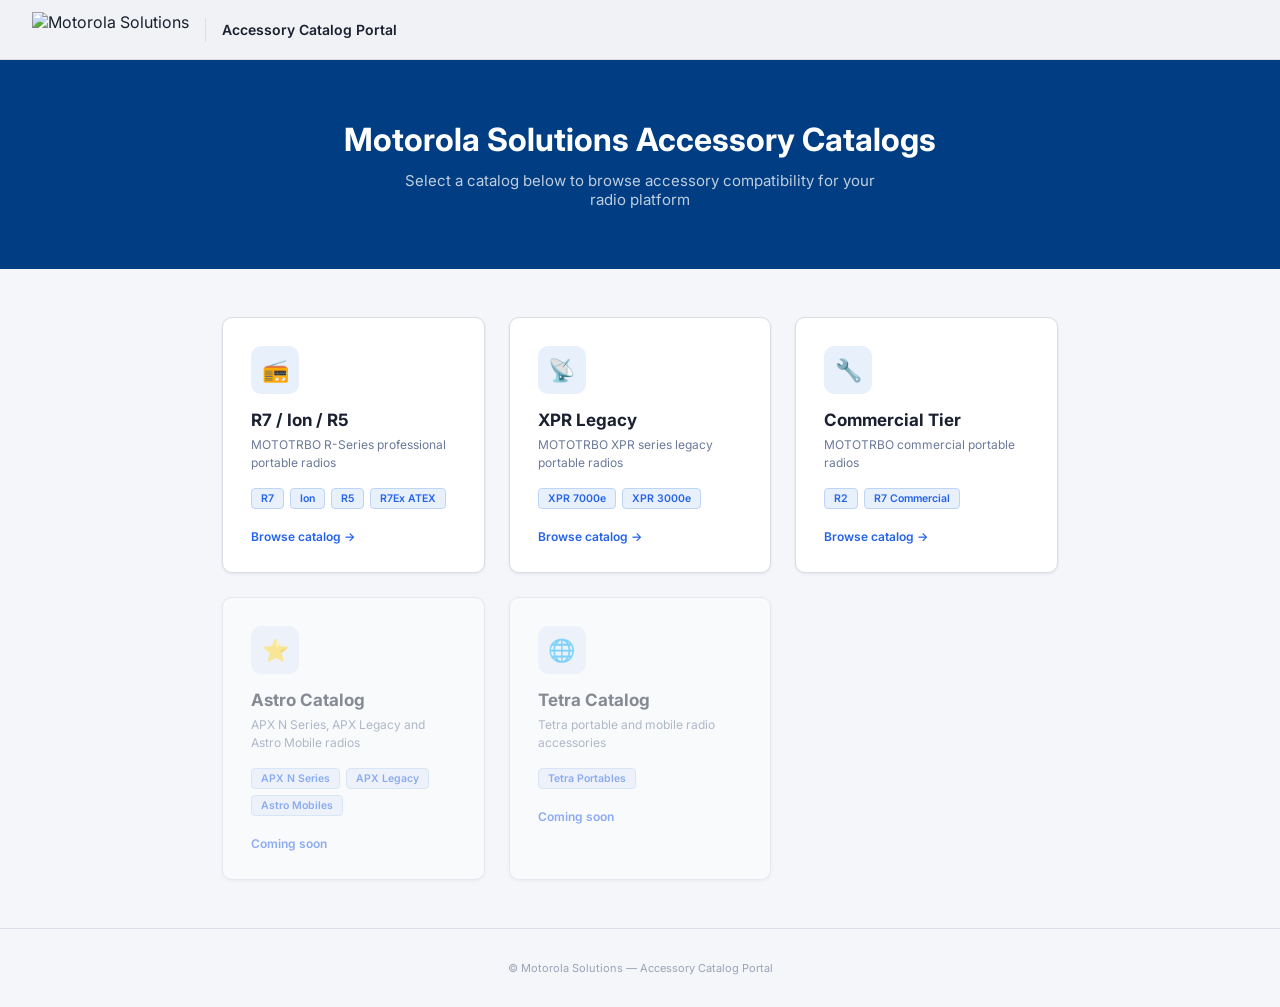
==== index.html @ 50f30489 "Add files via upload" ====
<!DOCTYPE html>
<html lang="en">
<head>
<meta charset="UTF-8">
<meta name="viewport" content="width=device-width, initial-scale=1.0">
<title>Motorola Solutions — Accessory Catalogs</title>
<link rel="preconnect" href="https://fonts.googleapis.com">
<link href="https://fonts.googleapis.com/css2?family=Inter:wght@400;500;600;700&display=swap" rel="stylesheet">
<style>
*, *::before, *::after { box-sizing: border-box; margin: 0; padding: 0; }

body {
  font-family: 'Inter', sans-serif;
  background: #f4f6f9;
  color: #1a2030;
  min-height: 100vh;
}

.topbar {
  background: #f0f2f5;
  border-bottom: 1px solid #d8dde6;
  padding: 0 32px;
  height: 60px;
  display: flex;
  align-items: center;
  gap: 16px;
}
.tb-logo { height: 36px; width: auto; }
.tb-sep { width: 1px; height: 24px; background: #d8dde6; }
.tb-title { font-size: 14px; font-weight: 600; color: #1a2030; }

.hero {
  background: #003d82;
  color: #fff;
  padding: 60px 32px;
  text-align: center;
}
.hero h1 { font-size: 32px; font-weight: 700; margin-bottom: 12px; }
.hero p { font-size: 15px; color: rgba(255,255,255,0.75); max-width: 500px; margin: 0 auto; }

.catalogs {
  max-width: 900px;
  margin: 48px auto;
  padding: 0 32px;
  display: grid;
  grid-template-columns: repeat(auto-fit, minmax(260px, 1fr));
  gap: 24px;
}

.catalog-card {
  background: #fff;
  border: 1px solid #d8dde6;
  border-radius: 10px;
  padding: 28px;
  box-shadow: 0 1px 3px rgba(0,0,0,0.08);
  transition: box-shadow 0.2s, transform 0.2s;
  text-decoration: none;
  color: inherit;
  display: block;
}
.catalog-card:hover {
  box-shadow: 0 4px 16px rgba(0,0,0,0.12);
  transform: translateY(-2px);
}
.card-icon {
  width: 48px; height: 48px;
  background: #e8f0fc;
  border-radius: 10px;
  display: flex; align-items: center; justify-content: center;
  font-size: 22px;
  margin-bottom: 16px;
}
.card-title {
  font-size: 17px;
  font-weight: 700;
  color: #1a2030;
  margin-bottom: 6px;
}
.card-sub {
  font-size: 12px;
  color: #6b7a99;
  margin-bottom: 16px;
  line-height: 1.5;
}
.card-pages {
  display: flex;
  flex-wrap: wrap;
  gap: 6px;
}
.card-page {
  font-size: 10.5px;
  font-weight: 600;
  padding: 3px 9px;
  border-radius: 4px;
  background: #e8f0fc;
  color: #2563eb;
  border: 1px solid #bdd5f7;
}
.card-arrow {
  margin-top: 20px;
  font-size: 12px;
  font-weight: 600;
  color: #2563eb;
}

.coming-soon { opacity: 0.5; cursor: not-allowed; pointer-events: none; }

.footer {
  text-align: center;
  padding: 32px;
  font-size: 11px;
  color: #9aa3b8;
  border-top: 1px solid #d8dde6;
  margin-top: 48px;
}
</style>
</head>
<body>

<div class="topbar">
  <img class="tb-logo" src="Shared/motorola-solutions-logo.png" alt="Motorola Solutions">
  <div class="tb-sep"></div>
  <span class="tb-title">Accessory Catalog Portal</span>
</div>

<div class="hero">
  <h1>Motorola Solutions Accessory Catalogs</h1>
  <p>Select a catalog below to browse accessory compatibility for your radio platform</p>
</div>

<div class="catalogs">

  <a class="catalog-card" href="PCR/r7.html">
    <div class="card-icon">📻</div>
    <div class="card-title">R7 / Ion / R5</div>
    <div class="card-sub">MOTOTRBO R-Series professional portable radios</div>
    <div class="card-pages">
      <span class="card-page">R7</span>
      <span class="card-page">Ion</span>
      <span class="card-page">R5</span>
      <span class="card-page">R7Ex ATEX</span>
    </div>
    <div class="card-arrow">Browse catalog →</div>
  </a>

  <a class="catalog-card" href="PCR/xpr-legacy.html">
    <div class="card-icon">📡</div>
    <div class="card-title">XPR Legacy</div>
    <div class="card-sub">MOTOTRBO XPR series legacy portable radios</div>
    <div class="card-pages">
      <span class="card-page">XPR 7000e</span>
      <span class="card-page">XPR 3000e</span>
    </div>
    <div class="card-arrow">Browse catalog →</div>
  </a>

  <a class="catalog-card" href="PCR/commercial-tier.html">
    <div class="card-icon">🔧</div>
    <div class="card-title">Commercial Tier</div>
    <div class="card-sub">MOTOTRBO commercial portable radios</div>
    <div class="card-pages">
      <span class="card-page">R2</span>
      <span class="card-page">R7 Commercial</span>
    </div>
    <div class="card-arrow">Browse catalog →</div>
  </a>

  <div class="catalog-card coming-soon">
    <div class="card-icon">⭐</div>
    <div class="card-title">Astro Catalog</div>
    <div class="card-sub">APX N Series, APX Legacy and Astro Mobile radios</div>
    <div class="card-pages">
      <span class="card-page">APX N Series</span>
      <span class="card-page">APX Legacy</span>
      <span class="card-page">Astro Mobiles</span>
    </div>
    <div class="card-arrow">Coming soon</div>
  </div>

  <div class="catalog-card coming-soon">
    <div class="card-icon">🌐</div>
    <div class="card-title">Tetra Catalog</div>
    <div class="card-sub">Tetra portable and mobile radio accessories</div>
    <div class="card-pages">
      <span class="card-page">Tetra Portables</span>
    </div>
    <div class="card-arrow">Coming soon</div>
  </div>

</div>

<div class="footer">
  © Motorola Solutions — Accessory Catalog Portal
</div>

</body>
</html>
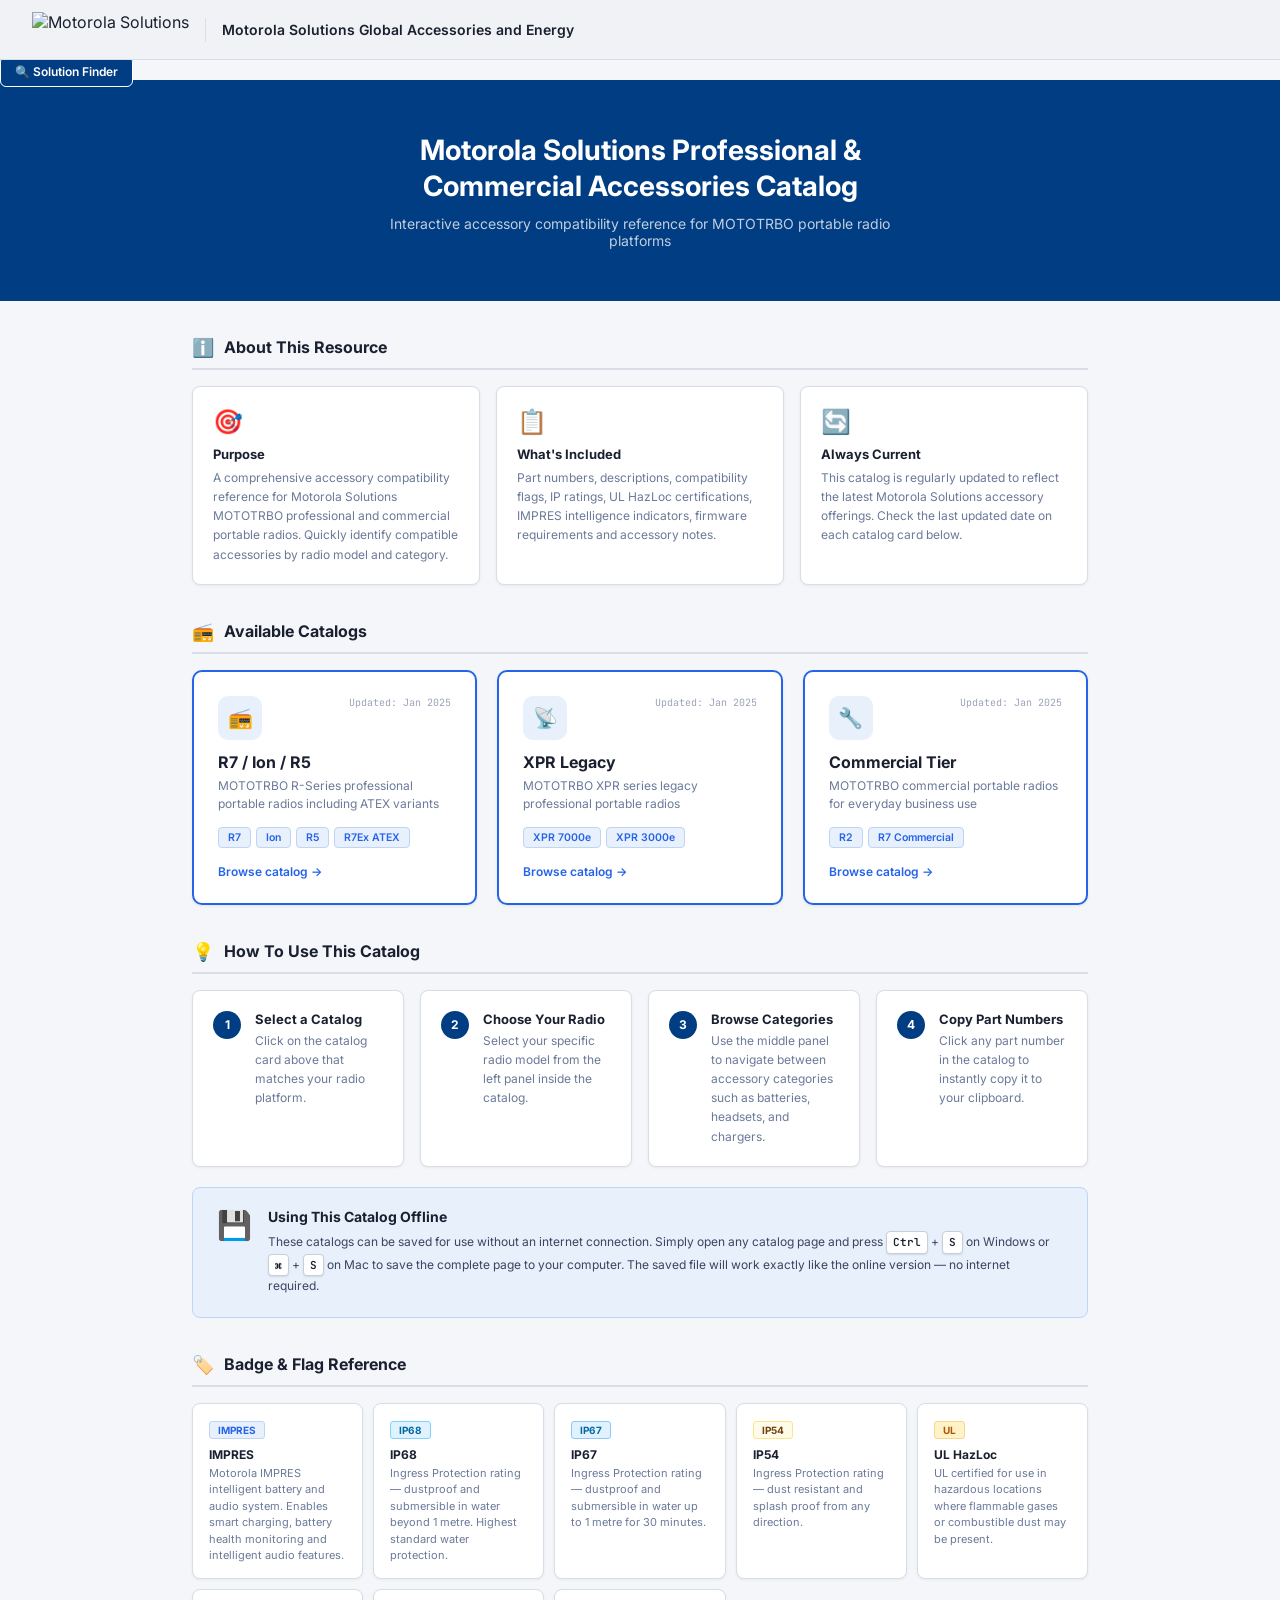
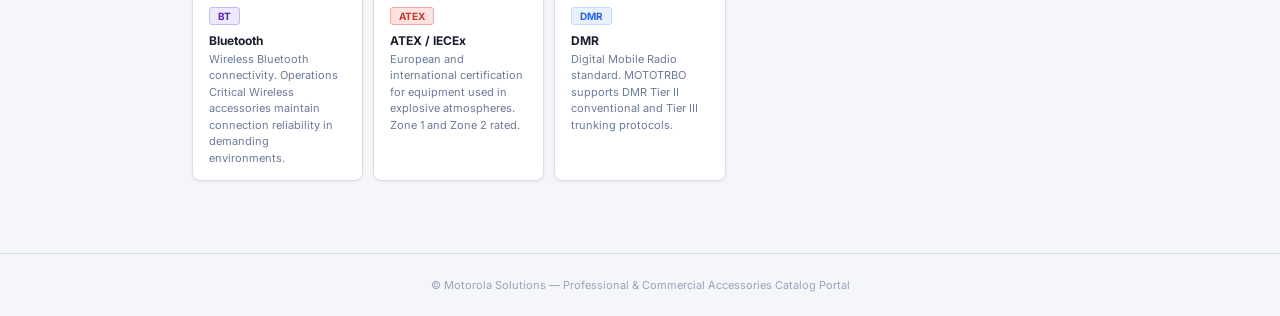
==== commit ba5c6d7a: "Add files via upload" ====
--- a/index.html
+++ b/index.html
@@ -3,9 +3,9 @@
 <head>
 <meta charset="UTF-8">
 <meta name="viewport" content="width=device-width, initial-scale=1.0">
-<title>Motorola Solutions — Accessory Catalogs</title>
+<title>Motorola Solutions — Professional & Commercial Accessories Catalog</title>
 <link rel="preconnect" href="https://fonts.googleapis.com">
-<link href="https://fonts.googleapis.com/css2?family=Inter:wght@400;500;600;700&display=swap" rel="stylesheet">
+<link href="https://fonts.googleapis.com/css2?family=Inter:wght@400;500;600;700&family=JetBrains+Mono:wght@400;600&display=swap" rel="stylesheet">
 <style>
 *, *::before, *::after { box-sizing: border-box; margin: 0; padding: 0; }
 
@@ -16,6 +16,7 @@
   min-height: 100vh;
 }
 
+/* ── TOPBAR ── */
 .topbar {
   background: #f0f2f5;
   border-bottom: 1px solid #d8dde6;
@@ -24,34 +25,63 @@
   display: flex;
   align-items: center;
   gap: 16px;
+  position: sticky; top: 0; z-index: 100;
 }
 .tb-logo { height: 36px; width: auto; }
 .tb-sep { width: 1px; height: 24px; background: #d8dde6; }
 .tb-title { font-size: 14px; font-weight: 600; color: #1a2030; }
 
+/* ── HERO ── */
 .hero {
   background: #003d82;
   color: #fff;
-  padding: 60px 32px;
+  padding: 52px 32px;
   text-align: center;
 }
-.hero h1 { font-size: 32px; font-weight: 700; margin-bottom: 12px; }
-.hero p { font-size: 15px; color: rgba(255,255,255,0.75); max-width: 500px; margin: 0 auto; }
-
+.hero h1 { font-size: 28px; font-weight: 700; margin-bottom: 10px; line-height: 1.3; }
+.hero p { font-size: 14px; color: rgba(255,255,255,0.75); max-width: 560px; margin: 0 auto; }
+
+/* ── PAGE WRAPPER ── */
+.page-wrap { max-width: 960px; margin: 0 auto; padding: 0 32px 48px; }
+
+/* ── SECTION HEADERS ── */
+.section-header {
+  display: flex; align-items: center; gap: 10px;
+  margin: 36px 0 16px;
+  padding-bottom: 10px;
+  border-bottom: 2px solid #d8dde6;
+}
+.section-header h2 { font-size: 16px; font-weight: 700; color: #1a2030; }
+.section-icon { font-size: 18px; }
+
+/* ── INTRO SECTION ── */
+.intro-grid {
+  display: grid;
+  grid-template-columns: repeat(auto-fit, minmax(200px, 1fr));
+  gap: 16px;
+}
+.intro-card {
+  background: #fff;
+  border: 1px solid #d8dde6;
+  border-radius: 8px;
+  padding: 20px;
+  box-shadow: 0 1px 3px rgba(0,0,0,0.06);
+}
+.intro-card-icon { font-size: 24px; margin-bottom: 10px; }
+.intro-card-title { font-size: 13px; font-weight: 700; color: #1a2030; margin-bottom: 6px; }
+.intro-card-text { font-size: 12px; color: #6b7a99; line-height: 1.6; }
+
+/* ── CATALOG CARDS ── */
 .catalogs {
-  max-width: 900px;
-  margin: 48px auto;
-  padding: 0 32px;
   display: grid;
   grid-template-columns: repeat(auto-fit, minmax(260px, 1fr));
-  gap: 24px;
-}
-
+  gap: 20px;
+}
 .catalog-card {
   background: #fff;
-  border: 1px solid #d8dde6;
+  border: 2px solid #2563eb;
   border-radius: 10px;
-  padding: 28px;
+  padding: 24px;
   box-shadow: 0 1px 3px rgba(0,0,0,0.08);
   transition: box-shadow 0.2s, transform 0.2s;
   text-decoration: none;
@@ -62,135 +92,322 @@
   box-shadow: 0 4px 16px rgba(0,0,0,0.12);
   transform: translateY(-2px);
 }
+.card-top { display: flex; align-items: flex-start; justify-content: space-between; margin-bottom: 12px; }
 .card-icon {
-  width: 48px; height: 48px;
+  width: 44px; height: 44px;
   background: #e8f0fc;
   border-radius: 10px;
   display: flex; align-items: center; justify-content: center;
-  font-size: 22px;
-  margin-bottom: 16px;
-}
-.card-title {
-  font-size: 17px;
-  font-weight: 700;
-  color: #1a2030;
-  margin-bottom: 6px;
-}
-.card-sub {
-  font-size: 12px;
-  color: #6b7a99;
-  margin-bottom: 16px;
-  line-height: 1.5;
-}
-.card-pages {
-  display: flex;
-  flex-wrap: wrap;
-  gap: 6px;
-}
+  font-size: 20px;
+}
+.card-updated {
+  font-size: 10px; color: #9aa3b8;
+  font-family: 'JetBrains Mono', monospace;
+}
+.card-title { font-size: 16px; font-weight: 700; color: #1a2030; margin-bottom: 5px; }
+.card-sub { font-size: 12px; color: #6b7a99; margin-bottom: 14px; line-height: 1.5; }
+.card-pages { display: flex; flex-wrap: wrap; gap: 5px; margin-bottom: 16px; }
 .card-page {
-  font-size: 10.5px;
-  font-weight: 600;
-  padding: 3px 9px;
+  font-size: 10.5px; font-weight: 600;
+  padding: 3px 9px; border-radius: 4px;
+  background: #e8f0fc; color: #2563eb;
+  border: 1px solid #bdd5f7;
+}
+.card-arrow { font-size: 12px; font-weight: 600; color: #2563eb; }
+
+/* ── HOW TO USE ── */
+.how-grid {
+  display: grid;
+  grid-template-columns: repeat(auto-fit, minmax(200px, 1fr));
+  gap: 16px;
+}
+.how-card {
+  background: #fff;
+  border: 1px solid #d8dde6;
+  border-radius: 8px;
+  padding: 20px;
+  box-shadow: 0 1px 3px rgba(0,0,0,0.06);
+  display: flex; gap: 14px; align-items: flex-start;
+}
+.how-step {
+  width: 28px; height: 28px; flex-shrink: 0;
+  background: #003d82; color: #fff;
+  border-radius: 50%;
+  display: flex; align-items: center; justify-content: center;
+  font-size: 12px; font-weight: 700;
+}
+.how-title { font-size: 13px; font-weight: 700; color: #1a2030; margin-bottom: 4px; }
+.how-text { font-size: 12px; color: #6b7a99; line-height: 1.6; }
+
+/* ── OFFLINE BOX ── */
+.offline-box {
+  background: #e8f0fc;
+  border: 1px solid #bdd5f7;
+  border-radius: 8px;
+  padding: 20px 24px;
+  display: flex; align-items: flex-start; gap: 16px;
+}
+.offline-icon { font-size: 28px; flex-shrink: 0; }
+.offline-title { font-size: 14px; font-weight: 700; color: #1a2030; margin-bottom: 6px; }
+.offline-text { font-size: 12px; color: #3a4560; line-height: 1.7; }
+.kbd {
+  display: inline-block;
+  font-family: 'JetBrains Mono', monospace;
+  font-size: 11px; font-weight: 600;
+  background: #fff; color: #1a2030;
+  border: 1px solid #c8cfd9;
   border-radius: 4px;
-  background: #e8f0fc;
-  color: #2563eb;
-  border: 1px solid #bdd5f7;
-}
-.card-arrow {
-  margin-top: 20px;
-  font-size: 12px;
-  font-weight: 600;
-  color: #2563eb;
-}
-
-.coming-soon { opacity: 0.5; cursor: not-allowed; pointer-events: none; }
-
+  padding: 1px 6px;
+  box-shadow: 0 1px 2px rgba(0,0,0,0.1);
+}
+
+/* ── LEGEND ── */
+.legend-grid {
+  display: grid;
+  grid-template-columns: repeat(auto-fit, minmax(160px, 1fr));
+  gap: 10px;
+}
+.legend-item {
+  background: #fff;
+  border: 1px solid #d8dde6;
+  border-radius: 8px;
+  padding: 14px 16px;
+  box-shadow: 0 1px 3px rgba(0,0,0,0.06);
+}
+.legend-badge {
+  display: inline-block;
+  font-size: 10px; font-weight: 700;
+  padding: 2px 8px; border-radius: 3px;
+  margin-bottom: 8px;
+}
+.lb-impres { background: #e8f0fc; color: #2563eb; border: 1px solid #bdd5f7; }
+.lb-ip68   { background: #e0f2fe; color: #0369a1; border: 1px solid #7dd3fc; }
+.lb-ip67   { background: #e0f2fe; color: #0369a1; border: 1px solid #93c5fd; }
+.lb-ip54   { background: #fefce8; color: #713f12; border: 1px solid #fde68a; }
+.lb-ul     { background: #fef3c7; color: #b45309; border: 1px solid #f5d98a; }
+.lb-bt     { background: #ede9fe; color: #5b21b6; border: 1px solid #c4b5fd; }
+.lb-atex   { background: #fee2e2; color: #c0392b; border: 1px solid #fca5a5; }
+.lb-dmr    { background: #e8f0fc; color: #2563eb; border: 1px solid #bfdbfe; }
+.legend-title { font-size: 12px; font-weight: 700; color: #1a2030; margin-bottom: 3px; }
+.legend-desc { font-size: 11px; color: #6b7a99; line-height: 1.5; }
+
+/* ── FOOTER ── */
 .footer {
   text-align: center;
-  padding: 32px;
+  padding: 24px 32px;
   font-size: 11px;
   color: #9aa3b8;
   border-top: 1px solid #d8dde6;
-  margin-top: 48px;
+  margin-top: 24px;
 }
 </style>
 </head>
 <body>
 
+<!-- TOPBAR -->
 <div class="topbar">
   <img class="tb-logo" src="Shared/motorola-solutions-logo.png" alt="Motorola Solutions">
   <div class="tb-sep"></div>
-  <span class="tb-title">Accessory Catalog Portal</span>
+  <span class="tb-title">Motorola Solutions Global Accessories and Energy</span>
 </div>
 
+<a href="https://www.motorolasolutions.com/en_us/solution-finder.html" target="_blank" style="
+  margin-left: auto;
+  background: #003d82;
+  color: #fff;
+  font-size: 12px;
+  font-weight: 600;
+  padding: 7px 14px;
+  border-radius: 6px;
+  text-decoration: none;
+  white-space: nowrap;
+  border: 1px solid #ffffff;
+">🔍 Solution Finder</a>
+
+<!-- HERO -->
 <div class="hero">
-  <h1>Motorola Solutions Accessory Catalogs</h1>
-  <p>Select a catalog below to browse accessory compatibility for your radio platform</p>
+  <h1>Motorola Solutions Professional &amp;<br>Commercial Accessories Catalog</h1>
+  <p>Interactive accessory compatibility reference for MOTOTRBO portable radio platforms</p>
 </div>
 
-<div class="catalogs">
-
-  <a class="catalog-card" href="PCR/r7.html">
-    <div class="card-icon">📻</div>
-    <div class="card-title">R7 / Ion / R5</div>
-    <div class="card-sub">MOTOTRBO R-Series professional portable radios</div>
-    <div class="card-pages">
-      <span class="card-page">R7</span>
-      <span class="card-page">Ion</span>
-      <span class="card-page">R5</span>
-      <span class="card-page">R7Ex ATEX</span>
-    </div>
-    <div class="card-arrow">Browse catalog →</div>
-  </a>
-
-  <a class="catalog-card" href="PCR/xpr-legacy.html">
-    <div class="card-icon">📡</div>
-    <div class="card-title">XPR Legacy</div>
-    <div class="card-sub">MOTOTRBO XPR series legacy portable radios</div>
-    <div class="card-pages">
-      <span class="card-page">XPR 7000e</span>
-      <span class="card-page">XPR 3000e</span>
-    </div>
-    <div class="card-arrow">Browse catalog →</div>
-  </a>
-
-  <a class="catalog-card" href="PCR/commercial-tier.html">
-    <div class="card-icon">🔧</div>
-    <div class="card-title">Commercial Tier</div>
-    <div class="card-sub">MOTOTRBO commercial portable radios</div>
-    <div class="card-pages">
-      <span class="card-page">R2</span>
-      <span class="card-page">R7 Commercial</span>
-    </div>
-    <div class="card-arrow">Browse catalog →</div>
-  </a>
-
-  <div class="catalog-card coming-soon">
-    <div class="card-icon">⭐</div>
-    <div class="card-title">Astro Catalog</div>
-    <div class="card-sub">APX N Series, APX Legacy and Astro Mobile radios</div>
-    <div class="card-pages">
-      <span class="card-page">APX N Series</span>
-      <span class="card-page">APX Legacy</span>
-      <span class="card-page">Astro Mobiles</span>
-    </div>
-    <div class="card-arrow">Coming soon</div>
-  </div>
-
-  <div class="catalog-card coming-soon">
-    <div class="card-icon">🌐</div>
-    <div class="card-title">Tetra Catalog</div>
-    <div class="card-sub">Tetra portable and mobile radio accessories</div>
-    <div class="card-pages">
-      <span class="card-page">Tetra Portables</span>
-    </div>
-    <div class="card-arrow">Coming soon</div>
+<div class="page-wrap">
+
+  <!-- INTRO -->
+  <div class="section-header">
+    <span class="section-icon">ℹ️</span>
+    <h2>About This Resource</h2>
+  </div>
+  <div class="intro-grid">
+    <div class="intro-card">
+      <div class="intro-card-icon">🎯</div>
+      <div class="intro-card-title">Purpose</div>
+      <div class="intro-card-text">A comprehensive accessory compatibility reference for Motorola Solutions MOTOTRBO professional and commercial portable radios. Quickly identify compatible accessories by radio model and category.</div>
+    </div>
+    <div class="intro-card">
+      <div class="intro-card-icon">📋</div>
+      <div class="intro-card-title">What's Included</div>
+      <div class="intro-card-text">Part numbers, descriptions, compatibility flags, IP ratings, UL HazLoc certifications, IMPRES intelligence indicators, firmware requirements and accessory notes.</div>
+    </div>
+    <div class="intro-card">
+      <div class="intro-card-icon">🔄</div>
+      <div class="intro-card-title">Always Current</div>
+      <div class="intro-card-text">This catalog is regularly updated to reflect the latest Motorola Solutions accessory offerings. Check the last updated date on each catalog card below.</div>
+    </div>
+  </div>
+
+  <!-- CATALOGS -->
+  <div class="section-header">
+    <span class="section-icon">📻</span>
+    <h2>Available Catalogs</h2>
+  </div>
+  <div class="catalogs">
+
+    <a class="catalog-card" href="PCR/r7.html">
+      <div class="card-top">
+        <div class="card-icon">📻</div>
+        <span class="card-updated">Updated: Jan 2025</span>
+      </div>
+      <div class="card-title">R7 / Ion / R5</div>
+      <div class="card-sub">MOTOTRBO R-Series professional portable radios including ATEX variants</div>
+      <div class="card-pages">
+        <span class="card-page">R7</span>
+        <span class="card-page">Ion</span>
+        <span class="card-page">R5</span>
+        <span class="card-page">R7Ex ATEX</span>
+      </div>
+      <div class="card-arrow">Browse catalog →</div>
+    </a>
+
+    <a class="catalog-card" href="PCR/xpr-legacy.html">
+      <div class="card-top">
+        <div class="card-icon">📡</div>
+        <span class="card-updated">Updated: Jan 2025</span>
+      </div>
+      <div class="card-title">XPR Legacy</div>
+      <div class="card-sub">MOTOTRBO XPR series legacy professional portable radios</div>
+      <div class="card-pages">
+        <span class="card-page">XPR 7000e</span>
+        <span class="card-page">XPR 3000e</span>
+      </div>
+      <div class="card-arrow">Browse catalog →</div>
+    </a>
+
+    <a class="catalog-card" href="PCR/commercial-tier.html">
+      <div class="card-top">
+        <div class="card-icon">🔧</div>
+        <span class="card-updated">Updated: Jan 2025</span>
+      </div>
+      <div class="card-title">Commercial Tier</div>
+      <div class="card-sub">MOTOTRBO commercial portable radios for everyday business use</div>
+      <div class="card-pages">
+        <span class="card-page">R2</span>
+        <span class="card-page">R7 Commercial</span>
+      </div>
+      <div class="card-arrow">Browse catalog →</div>
+    </a>
+
+  </div>
+
+  <!-- HOW TO USE -->
+  <div class="section-header">
+    <span class="section-icon">💡</span>
+    <h2>How To Use This Catalog</h2>
+  </div>
+  <div class="how-grid">
+    <div class="how-card">
+      <div class="how-step">1</div>
+      <div>
+        <div class="how-title">Select a Catalog</div>
+        <div class="how-text">Click on the catalog card above that matches your radio platform.</div>
+      </div>
+    </div>
+    <div class="how-card">
+      <div class="how-step">2</div>
+      <div>
+        <div class="how-title">Choose Your Radio</div>
+        <div class="how-text">Select your specific radio model from the left panel inside the catalog.</div>
+      </div>
+    </div>
+    <div class="how-card">
+      <div class="how-step">3</div>
+      <div>
+        <div class="how-title">Browse Categories</div>
+        <div class="how-text">Use the middle panel to navigate between accessory categories such as batteries, headsets, and chargers.</div>
+      </div>
+    </div>
+    <div class="how-card">
+      <div class="how-step">4</div>
+      <div>
+        <div class="how-title">Copy Part Numbers</div>
+        <div class="how-text">Click any part number in the catalog to instantly copy it to your clipboard.</div>
+      </div>
+    </div>
+  </div>
+
+  <!-- OFFLINE BOX -->
+  <div class="offline-box" style="margin-top: 20px;">
+    <div class="offline-icon">💾</div>
+    <div>
+      <div class="offline-title">Using This Catalog Offline</div>
+      <div class="offline-text">
+        These catalogs can be saved for use without an internet connection. Simply open any catalog page and press <span class="kbd">Ctrl</span> + <span class="kbd">S</span> on Windows or <span class="kbd">⌘</span> + <span class="kbd">S</span> on Mac to save the complete page to your computer. The saved file will work exactly like the online version — no internet required.
+      </div>
+    </div>
+  </div>
+
+  <!-- LEGEND -->
+  <div class="section-header">
+    <span class="section-icon">🏷️</span>
+    <h2>Badge & Flag Reference</h2>
+  </div>
+  <div class="legend-grid">
+    <div class="legend-item">
+      <div class="legend-badge lb-impres">IMPRES</div>
+      <div class="legend-title">IMPRES</div>
+      <div class="legend-desc">Motorola IMPRES intelligent battery and audio system. Enables smart charging, battery health monitoring and intelligent audio features.</div>
+    </div>
+    <div class="legend-item">
+      <div class="legend-badge lb-ip68">IP68</div>
+      <div class="legend-title">IP68</div>
+      <div class="legend-desc">Ingress Protection rating — dustproof and submersible in water beyond 1 metre. Highest standard water protection.</div>
+    </div>
+    <div class="legend-item">
+      <div class="legend-badge lb-ip67">IP67</div>
+      <div class="legend-title">IP67</div>
+      <div class="legend-desc">Ingress Protection rating — dustproof and submersible in water up to 1 metre for 30 minutes.</div>
+    </div>
+    <div class="legend-item">
+      <div class="legend-badge lb-ip54">IP54</div>
+      <div class="legend-title">IP54</div>
+      <div class="legend-desc">Ingress Protection rating — dust resistant and splash proof from any direction.</div>
+    </div>
+    <div class="legend-item">
+      <div class="legend-badge lb-ul">UL</div>
+      <div class="legend-title">UL HazLoc</div>
+      <div class="legend-desc">UL certified for use in hazardous locations where flammable gases or combustible dust may be present.</div>
+    </div>
+    <div class="legend-item">
+      <div class="legend-badge lb-bt">BT</div>
+      <div class="legend-title">Bluetooth</div>
+      <div class="legend-desc">Wireless Bluetooth connectivity. Operations Critical Wireless accessories maintain connection reliability in demanding environments.</div>
+    </div>
+    <div class="legend-item">
+      <div class="legend-badge lb-atex">ATEX</div>
+      <div class="legend-title">ATEX / IECEx</div>
+      <div class="legend-desc">European and international certification for equipment used in explosive atmospheres. Zone 1 and Zone 2 rated.</div>
+    </div>
+    <div class="legend-item">
+      <div class="legend-badge lb-dmr">DMR</div>
+      <div class="legend-title">DMR</div>
+      <div class="legend-desc">Digital Mobile Radio standard. MOTOTRBO supports DMR Tier II conventional and Tier III trunking protocols.</div>
+    </div>
   </div>
 
 </div>
 
+<!-- FOOTER -->
 <div class="footer">
-  © Motorola Solutions — Accessory Catalog Portal
+  © Motorola Solutions — Professional &amp; Commercial Accessories Catalog Portal
 </div>
 
 </body>
